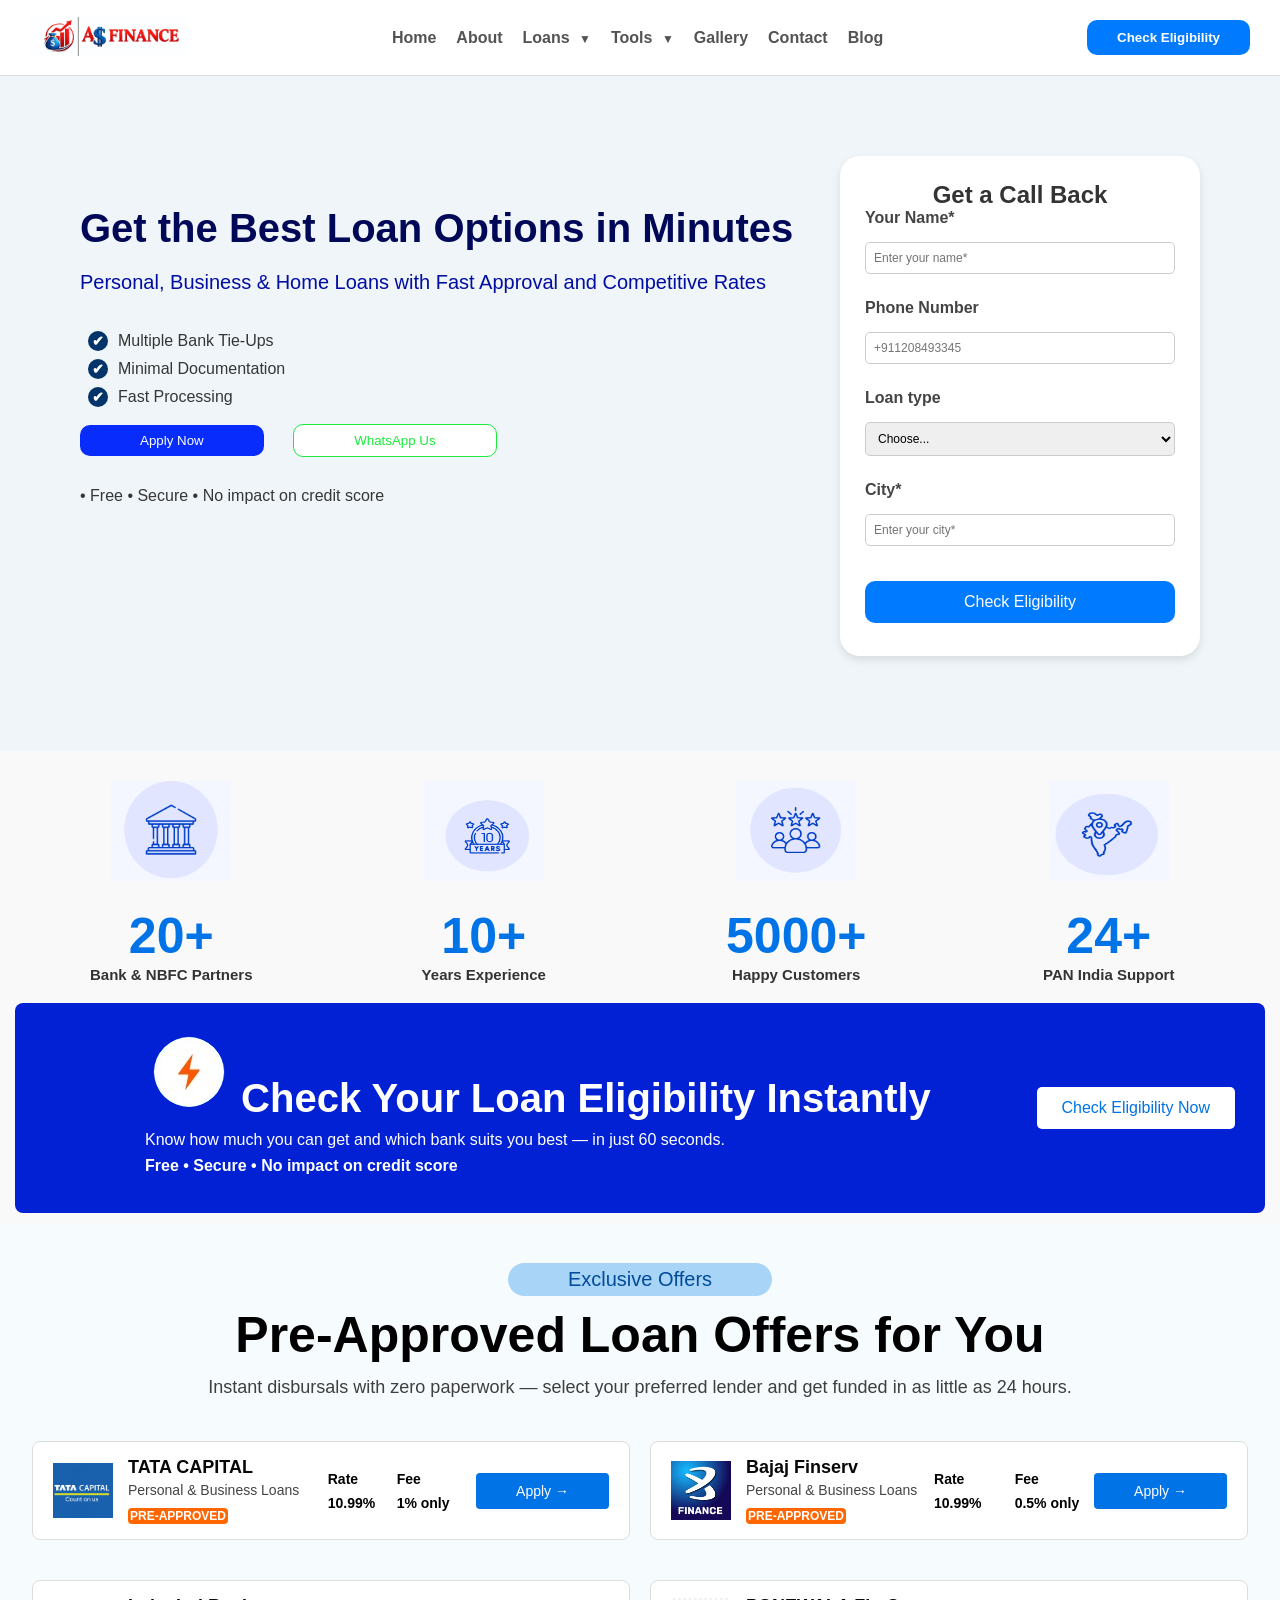
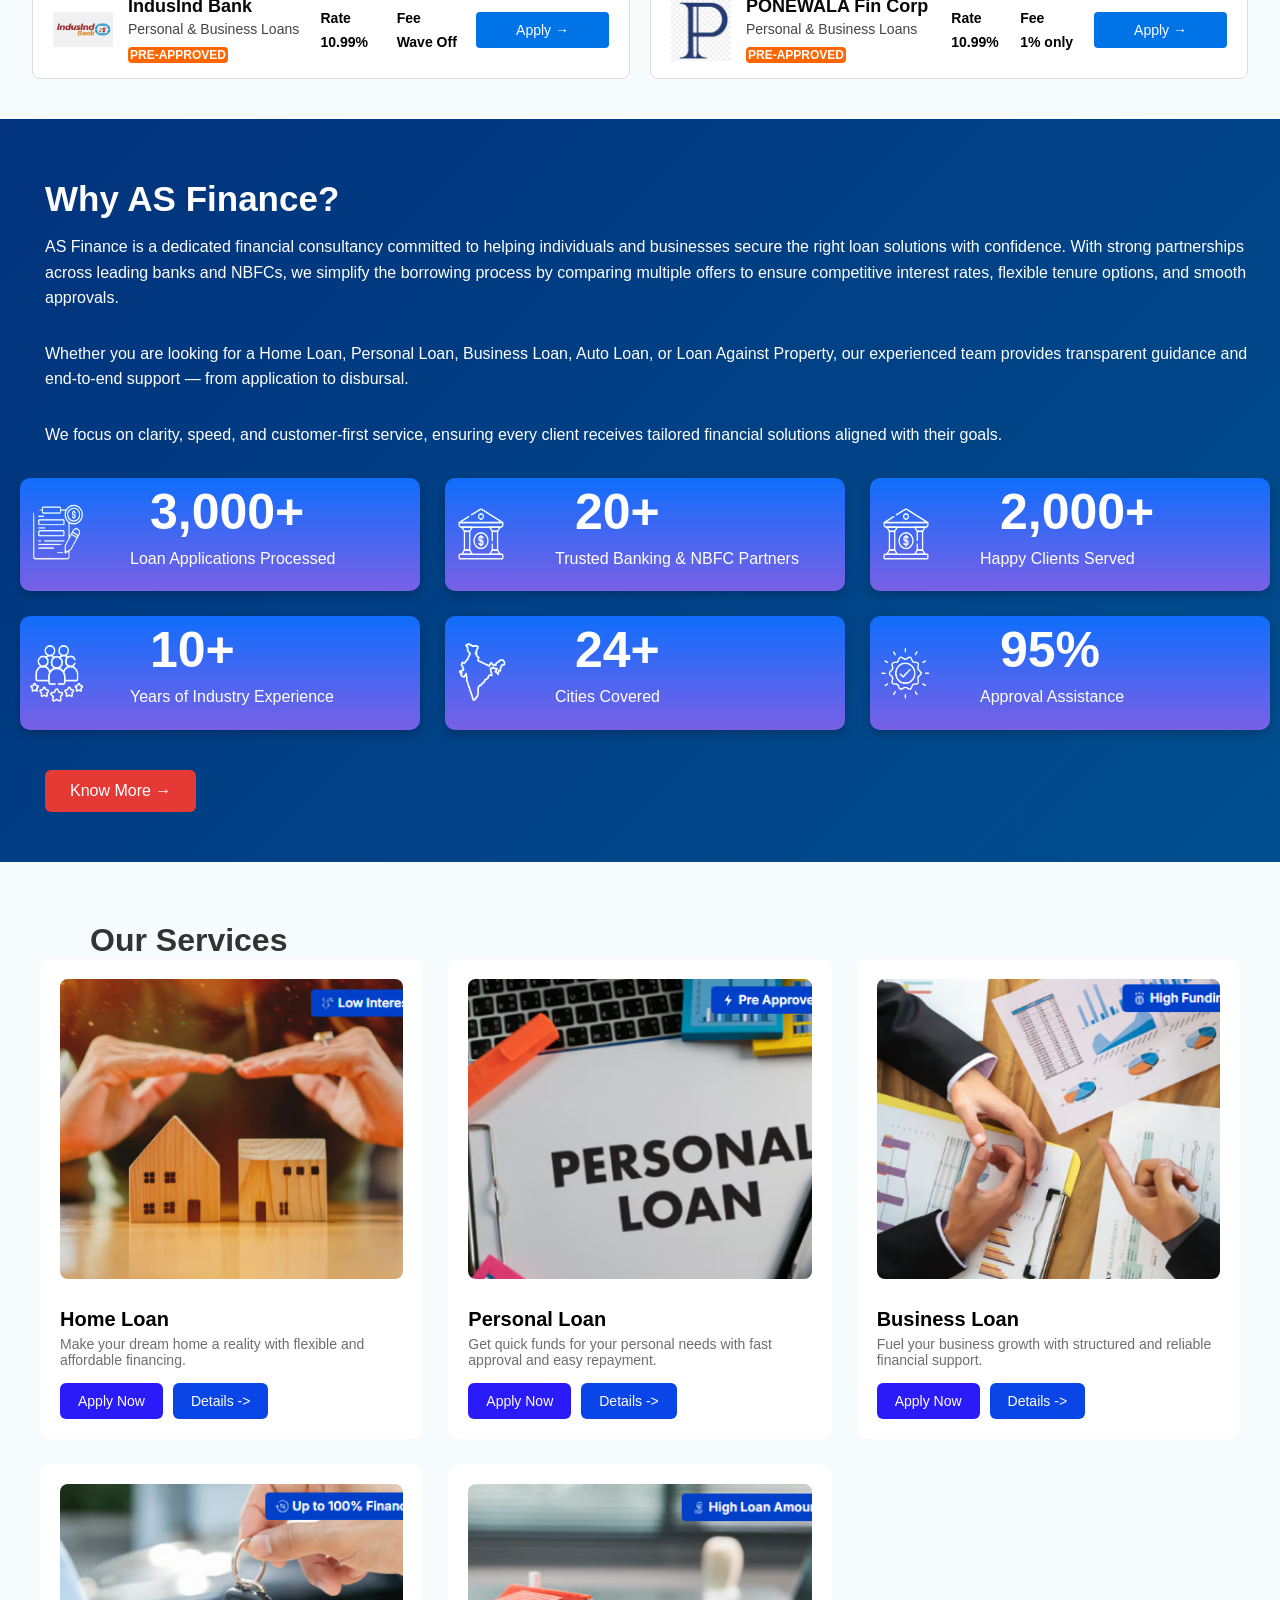
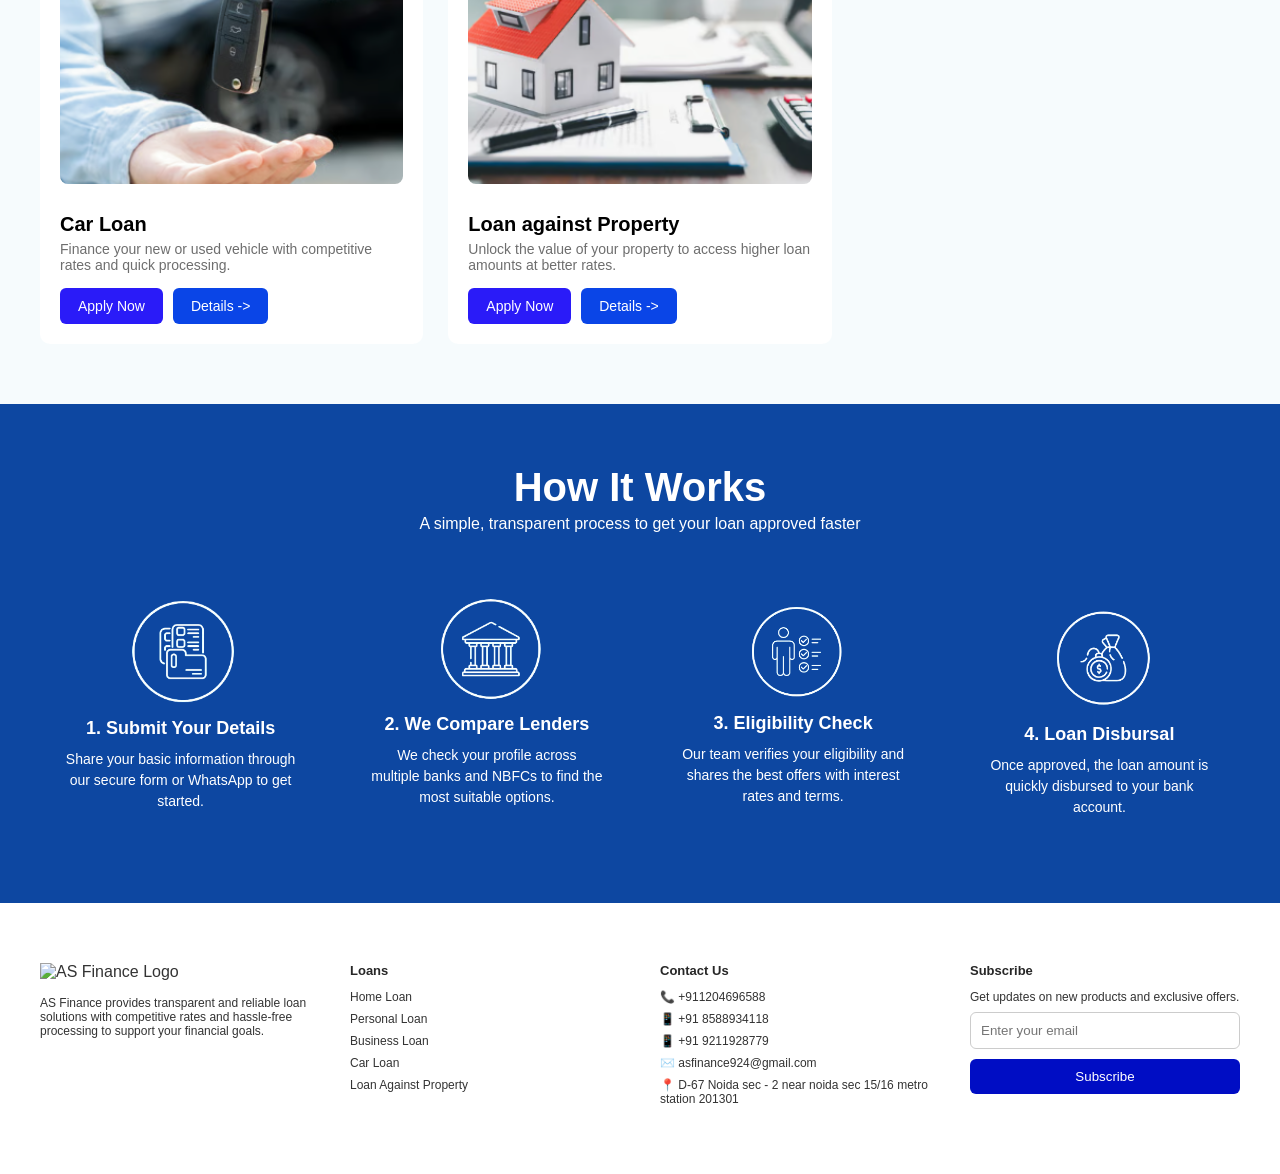
==== index.html @ 0ebce9b0 "Add files via upload" ====
<!DOCTYPE html>
<html lang="en">

<head>
  <meta charset="UTF-8">
  <meta name="viewport" content="width=device-width, initial-scale=1.0">
  <title>AS Finance</title>
  <link rel="stylesheet" href="style.css">
</head>

<body>

  <!-- Header Section  -->
  <header>
    <nav>
      <div> <img src="as.PNG" alt=""></div>
      <ul class="nav-links">
        <li><a href="INDEX.HTML">Home</a></li>
        <li><a href="about.html">About</a></li>
        <!-- <li><a href="loan.html">Loans </a></li> -->
         <li class="dropdown">
  <a href="#" class="dropbtn">Loans <span class="arrow">▼</span></a>
  <div class="dropdown-content">
    <div class="loan-section">
      <div class="loan-list">
        <h2>Provided Loans</h2>
        <ul>
          <li>Personal Loan    <span class="badg">PRE-APPROVED</span> </li>
          <li>Home Loan</li>
          <li>Car Loan</li>
          <li>Business Loan</li>
          <li>Loan against Property</li>
        </ul>
      </div>
      <div class="loan-image">
        <img src="home l.png" alt="Loan Protection">
      </div>
    </div>
  </div>
</li>

        <!-- <li><a href="#">Tools</a></li> -->
           <li class="dropdown">
  <a href="#" class="dropbtn">Tools <span class="arrow">▼</span></a>
  <div class="dropdown-content">
    <div class="loan-section">
      <div class="loan-list">
        <ul>
          <li>Eligibility Calculator</li>
          <li>EMI Calculator</li>
        </ul>
        <!-- <h3>Eligibility Calculator</h3>
        <h3>EMI Calculator</h3>
       -->
      </div>
      <div class="loan-image">
        <img src="tool.png" alt="Loan Protection">
      </div>
    </div>
  </div>
</li>
        <li><a href="gallery.html">Gallery</a></li>
        <li><a href="contact.html">Contact</a></li>
        <li><a href="Blog.html">Blog</a></li>
      </ul>
      <button class="btn-top"> Check Eligibility </button>
    </nav>
  </header>
</body>
<script>
  // सभी dropbtn select करो
  const dropBtns = document.querySelectorAll('.dropbtn');

  dropBtns.forEach(btn => {
    btn.addEventListener('click', function(e) {
      e.preventDefault();
      this.parentElement.classList.toggle('active');
    });
  });
</script>



</html>

<!-- Second Section -->
<section class="Second">
  <div class="Second-text">
    <h1>Get the Best Loan Options in Minutes </h1>
    <h3>Personal, Business & Home Loans with Fast Approval and Competitive Rates</h3>
    <ul>
      <li> Multiple Bank Tie-Ups</li>
      <li> Minimal Documentation</li>
      <li> Fast Processing</li>
    </ul>
    <div class="Second-Buttons">
      <button class="btn-1">Apply Now</button>
      <button class="btn-2">WhatsApp Us</button>

    </div>
    <p>• Free • Secure • No impact on credit score</p>

  </div>



  <!-- form  -->
  <div class="Second-form">
    <h2>Get a Call Back</h2>
    <form>
      <div class="Second-group">
        <label>Your Name*</label>
        <input type="text" placeholder="Enter your name*" required>
      </div>
      <div class="Second-group">
        <label> Phone Number</label>
        <input type="tel" placeholder="+911208493345" required>
      </div>
      <div class="Second-group">
        <label>Loan type</label>
        <select>
          <option>Choose...</option>
          <option>Personal Loan</option>
          <option>Business Loan</option>
          <option>Home Loan</option>
        </select>
      </div>
      <div class="Second-group">
        <label> City*</label>
        <input type="text" placeholder="Enter your city*" required>
      </div>
      <button type="submit" class="btn-primary">Check Eligibility</button>
    </form>
  </div>
</section>




<!-- Banner  -->
<section class="banner">
  <div class="stats">
    <div class="stat">
      <img src="bank.png" alt="">
      <h2>20+</h2>
      <p>Bank & NBFC Partners</p>
    </div>
    <div class="stat">
      <img src="year.png" alt="">
      <h2>10+</h2>
      <p>Years Experience</p>
    </div>
    <div class="stat">
      <img src="happy c.png" alt="Customers Icon">
      <h2>5000+</h2>
      <p>Happy Customers</p>
    </div>
    <div class="stat">
      <img src="india.png" alt="India Icon">
      <h2>24+</h2>
      <p>PAN India Support</p>
    </div>
  </div>
  <div class="eligibility">
    <div class="eligibility-text">
      <h2> <img src="ee.png" alt=""> Check Your Loan Eligibility Instantly</h2>
      <p>Know how much you can get and which bank suits you best — in just 60 seconds.</p>
      <p class="highlight">Free • Secure • No impact on credit score</p>
    </div>
    <div class="eligibility-btn">
      <button class="btn">Check Eligibility Now</button>
    </div>
  </div>

</section>

<!-- next -->


<section class="offer">
  <div class="off">
    <button >Exclusive Offers</button>
    <h1>Pre-Approved Loan Offers for You</h1>
    <p>Instant disbursals with zero paperwork — select your preferred lender and get funded in as little as 24 hours.
    </p>
  </div>

</section>

<section class="loan-offers">
  <div class="loan-banner">
    <div class="banner-left">
      <img src="tata.png" alt="TATA CAPITAL Logo" class="logo">
      <div class="loan-info">
        <h3>TATA CAPITAL</h3>
        <p>Personal & Business Loans</p>
        <span class="badge">PRE-APPROVED</span>
      </div>
    </div>
    <div class="banner-middle">
      <p>Rate </p>
      <p>Fee</p>
      <p> 10.99%</p>
      <p> 1% only</p>
    </div>
    <div class="banner-right">
      <button class="apply-btn">Apply →</button>
    </div>
  </div>

  <div class="loan-banner">
    <div class="banner-left">
      <img src="bajaj.png" alt="Bajaj Finserv Logo" class="logo">
      <div class="loan-info">
        <h3>Bajaj Finserv</h3>
        <p>Personal & Business Loans</p>
        <span class="badge">PRE-APPROVED</span>
      </div>
    </div>
    <div class="banner-middle">
      <p>Rate </p>
      <p>Fee</p>
      <p> 10.99%</p>
      <p> 0.5% only</p>
    </div>
    <div class="banner-right">
      <button class="apply-btn">Apply →</button>
    </div>
  </div>
</section>

<section class="loan-offers">
  <div class="loan-banner">
    <div class="banner-left">
      <img src="indu.png" alt="TATA CAPITAL Logo" class="logo">
      <div class="loan-info">
        <h3>IndusInd Bank</h3>
        <p>Personal & Business Loans</p>
        <span class="badge">PRE-APPROVED</span>
      </div>
    </div>
    <div class="banner-middle">
      <p>Rate </p>
      <p>Fee</p>
      <p> 10.99%</p>
      <p> Wave Off</p>
    </div>
    <div class="banner-right">
      <button class="apply-btn">Apply →</button>
    </div>
  </div>

  <div class="loan-banner">
    <div class="banner-left">
      <img src="pr.png" alt="Bajaj Finserv Logo" class="logo">
      <div class="loan-info">
        <h3>PONEWALA Fin Corp</h3>
        <p>Personal & Business Loans</p>
        <span class="badge">PRE-APPROVED</span>
      </div>
    </div>
    <div class="banner-middle">
      <p>Rate </p>
      <p>Fee</p>
      <p> 10.99%</p>
      <p> 1% only</p>
    </div>
    <div class="banner-right">
      <button class="apply-btn">Apply →</button>
    </div>
  </div>
</section>


<!-- next -->

<section class="today">
  <div class="t1">
    <h2>Why AS Finance?</h2>
    <p>
      AS Finance is a dedicated financial consultancy committed to helping individuals and businesses secure the right
      loan solutions with confidence. With strong partnerships across leading banks and NBFCs, we simplify the borrowing
      process by comparing multiple offers to ensure competitive interest rates, flexible tenure options, and smooth
      approvals.
    </p>
    <p>
      Whether you are looking for a Home Loan, Personal Loan, Business Loan, Auto Loan, or Loan Against Property, our
      experienced team provides transparent guidance and end-to-end support — from application to disbursal.
    </p>
    <p>
      We focus on clarity, speed, and customer-first service, ensuring every client receives tailored financial
      solutions aligned with their goals.
    </p>
  </div>

    <div class="metrics-container">
    <div class="metrics-box">
      <img src="b1-removebg-preview.png" alt="Loan Icon" class="metrics-icon">
      <div class="metrics-text">
        <h3>3,000+</h3>
        <p>Loan Applications Processed</p>
      </div>
    </div>
    <div class="metrics-box">
      <img src="b2-removebg-preview.png" alt="Bank Icon" class="metrics-icon">
      <div class="metrics-text">
        <h3>20+</h3>
        <p>Trusted Banking & NBFC Partners</p>
      </div>
    </div>
    <div class="metrics-box">
      <img src="b2-removebg-preview.png" alt="Clients Icon" class="metrics-icon">
      <div class="metrics-text">
        <h3>2,000+</h3>
        <p>Happy Clients Served</p>
      </div>
    </div>
    <div class="metrics-box">
      <img src="b3-removebg-preview.png" alt="Experience Icon" class="metrics-icon">
      <div class="metrics-text">
        <h3>10+</h3>
        <p>Years of Industry Experience</p>
      </div>
    </div>
    <div class="metrics-box">
      <img src="b4-removebg-preview.png" alt="Cities Icon" class="metrics-icon">
      <div class="metrics-text">
        <h3>24+</h3>
        <p>Cities Covered</p>
      </div>
    </div>
    <div class="metrics-box">
      <img src="b5-removebg-preview.png" alt="Approval Icon" class="metrics-icon">
      <div class="metrics-text">
        <h3>95%</h3>
        <p>Approval Assistance</p>
      </div>
    </div>
  </div>
  </div>
  <button class="btn-t">Know More →</button>
  </div>
</section>

<!-- today 2 -->

<section class="services">
  <h2>Our Services</h2>
  <div class="services-grid">
    <div class="service-card">
      <img src="home.png" alt="Home Loan">
      <h3>Home Loan</h3>

      <p>Make your dream home a reality with flexible and affordable financing.</p>
      <div class="buttons">
        <button class="apply">Apply Now</button>
        <button class="details">Details -></button>
      </div>
    </div>

    <div class="service-card">
      <img src="pl.png" alt="Personal Loan">
      <h3>Personal Loan</h3>

      <p>Get quick funds for your personal needs with fast approval and easy repayment.</p>
      <div class="buttons">
        <button class="apply">Apply Now</button>
        <button class="details">Details -></button>
      </div>
    </div>

    <div class="service-card">
      <img src="BL.png" alt="Business Loan">
      <h3>Business Loan</h3>

      <p>Fuel your business growth with structured and reliable financial support.</p>
      <div class="buttons">
        <button class="apply">Apply Now</button>
        <button class="details">Details -></button>
      </div>
    </div>

    <div class="service-card">
      <img src="car.png" alt="Car Loan">
      <h3>Car Loan</h3>

      <p>Finance your new or used vehicle with competitive rates and quick processing.</p>
      <div class="buttons">
        <button class="apply">Apply Now</button>
        <button class="details">Details -></button>
      </div>
    </div>

    <div class="service-card">
      <img src="last.png" alt="Loan Against Property">
      <h3>Loan against Property</h3>

      <p>Unlock the value of your property to access higher loan amounts at better rates.</p>
      <div class="buttons">
        <button class="apply">Apply Now</button>
        <button class="details">Details -></button>
      </div>
    </div>
  </div>
</section>


<!-- today 3-->

<section class="how-it-works">
  <h2>How It Works</h2>
  <p class="sub-heading">A simple, transparent process to get your loan approved faster</p>

  <div class="steps-grid">
    <div class="step-box">
      <img src="1.png" alt="Submit Details">
      <h3>1. Submit Your Details</h3>
      <p>Share your basic information through our secure form or WhatsApp to get started.</p>
    </div>

    <div class="step-box">
      <img src="2.png" alt="Compare Lenders">
      <h3>2. We Compare Lenders</h3>
      <p>We check your profile across multiple banks and NBFCs to find the most suitable options.</p>
    </div>

    <div class="step-box">
      <img src="3.png" alt="Eligibility Check">
      <h3>3. Eligibility Check</h3>
      <p>Our team verifies your eligibility and shares the best offers with interest rates and terms.</p>
    </div>

    <div class="step-box">
      <img src="5.png" alt="Loan Disbursal">
      <h3>4. Loan Disbursal</h3>
      <p>Once approved, the loan amount is quickly disbursed to your bank account.</p>
    </div>
  </div>
</section>


<!-- today-4  -->

<section class="footer-s">
  <div class="footer-c">


    <div class="footer-col">
      <img src="as.png" alt="AS Finance Logo" class="logo-1">
      <p>AS Finance provides transparent and reliable loan solutions with competitive rates and hassle-free processing
        to support your financial goals.</p>

    </div>

    <div class="footer-col">
      <h3>Loans</h3>
      <ul>
        <li>Home Loan</li>
        <li>Personal Loan</li>
        <li>Business Loan</li>
        <li>Car Loan</li>
        <li>Loan Against Property</li>
      </ul>
    </div>


    <div class="footer-col">
      <h3>Contact Us</h3>
      <p>📞 +911204696588</p>
      <p>📱 +91 8588934118</p>
      <p>📱 +91 9211928779</p>
      <p>✉️ asfinance924@gmail.com</p>
      <p>📍 D-67 Noida sec - 2 near noida sec 15/16 metro station 201301</p>
    </div>


    <div class="footer-col">
      <h3>Subscribe</h3>
      <p>Get updates on new products and exclusive offers.</p>
      <form>
        <input type="email" placeholder="Enter your email" required>
        <button type="submit">Subscribe</button>
      </form>
    </div>

  </div>
</section>
---- style.css ----
body {
   font-family: Arial, sans-serif;
   margin: 0;
   padding: 0;

 }

 header {
   background: #fff;
   padding: 15px 30px;
   border-bottom: 1px solid #ddd;
 }

 nav {
   display: flex;
   justify-content: space-between;
   align-items: center;
 }

 .nav-links {
   list-style: none;
   display: flex;
   gap: 20px;
 }

 .nav-links a {
   text-decoration: none;
   color: #535353;
   font-weight: bold;
   font-family: Inter, sans-serif;

 }



 .nav-links li a:hover {
   color: #228bfc;
   background: #e3eaf3;
   border-radius: 5px;
 }


 .btn-top {
   background: #007bff;
   font-weight: bold;
   color: #fff;
   border: none;
   padding: 10px 30px;
   cursor: pointer;
   border-end-start-radius: 10px;
   border-end-end-radius: 10px;
   border-top-left-radius: 10px;
   border-top-right-radius: 10px;
 }


 .btn-2 {
   background: #ffffff;
   color: #1aeb3d;
   border: 1px solid;
   padding: 8px 60px;
   transition: 0.3s;
   cursor: pointer;
   margin-left: 25px;
   border-end-start-radius: 10px;
   border-end-end-radius: 10px;
   border-top-left-radius: 10px;
   border-top-right-radius: 10px;
 }

 .btn-2:hover {
   background: #25d366;
   color: #ffffff;
 }


 .btn-1 {
   background: #072cfc;
   color: #fff;
   border: none;
   padding: 8px 60px;
   cursor: pointer;
   border-end-start-radius: 10px;
   border-end-end-radius: 10px;
   border-top-left-radius: 10px;
   border-top-right-radius: 10px;
 }

 .btn-1:hover {
   background: #013c7a;
 }

 .Second {
   display: flex;
   justify-content: space-between;
   padding: 80px;
   background: #eff5f8;
   /* gap: 20px; */
 }

 .Second-text {
   max-width: 80%;
   margin-top: 50px;
 }

 .Second-text h1 {
   font-size: 40px;
   color: #020858;
   font-family: Arial, Helvetica, sans-serif;
   margin-bottom: 20px;
 }

 .Second-text p {
   margin-top: 30px;

   color: #363636;

 }

 .Second-text h3 {
   color: #020da1;
   font-family: Arial, Helvetica, sans-serif;
   font-weight: 200;
   font-size: 20px;
   margin-bottom: 30px;
 }

 .Second-text ul {
   padding: 8px;
   font-family: Arial, Helvetica, sans-serif;
   font-size: 18px;
   color: #363636;
   list-style: none;
 }

 .Second-text li {
   margin-bottom: 10px;
   padding-left: 30px;
   position: relative;
   font-size: 16px;
 }


 .Second-text li::before {
   content: "✔";
   position: absolute;
   left: 0;
   top: 50%;
   transform: translateY(-50%);
  
   width: 20px;
   height: 20px;
   background: #023469;
  
   color: #fff;
   
   border-radius: 50%;
   
   display: flex;
   align-items: center;
   justify-content: center;
   font-size: 14px;
   font-weight: bold;
 }


 .Second-form {
   background: #fff;
   padding: 25px;
   border-radius: 20px;
   box-shadow: 0 4px 8px rgba(0, 0, 0, 0.1);
   width: 360px;
   height: 500px;

 }

 .Second-form h2 {
   text-align: center;
   font-family: Arial, Helvetica, sans-serif;
   /* padding-top: 1px; */
 }

 .Second-form input,
 .Second-form select {
   width: 100%;
   padding: 8px;
   margin: 15px 0;
   border: 1px solid #ccc;
   border-radius: 5px;
   font-size: 12px;

 }

 .btn-primary {
   width: 100%;
   padding: 12px;
   background: #007bff;
   color: #fff;
   border: none;
   border-radius: 10px;
   font-size: 16px;
   cursor: pointer;
   margin-top: 10px;

 }

 .btn-primary:hover {
   background: #0056b3;
 }

 .Second-form label {
   display: block;
   font-weight: bold;
   color: #444;
 }

 .Second-form input:focus,
 .Second-form select:focus {
   border-color: #1b82f0;
   outline: none;
 }

 .Second-form {
   margin-bottom: 15px;
 }



 .banner {
   text-align: left;
   background: #f9f9f9;
   padding: 10px 15px;
 }

 .stats {
   display: flex;
   justify-content: space-around;
   flex-wrap: wrap;
   margin-bottom: 10px;
   /* margin-left: 0px; */
   margin-top: 10px;
 }

 .stat {
   text-align: center;
   width: 200px;
   margin: 10px;
   font-family: Arial, Helvetica, sans-serif;
   font-size: 20px;
 }

 .stat img {
   width: 120px;
   height: 100px;
   margin-bottom: 1px;
 }


 .stat h2 {
   font-size: 50px;
   color: #0073e6;
   margin-bottom: 1px;
   margin-top: 20px;
 }

 .stat p {
   font-family: Arial, Helvetica, sans-serif;
   font-size: 15px;
   font-weight: bold;
   margin-top: 1px;
 }

 .eligibility {
   background: #0221d4;
   color: #fff;
   padding: 30px;
   border-radius: 8px;
   max-width: 100%;
   margin: 0 auto;
   display: flex;
   justify-content: space-between;
   align-items: center;
 }

 .eligibility-text {
   max-width: 100%;
 }

 .eligibility h2 {
   margin-bottom: 10px;
   font-size: 40px;
   margin-left: 100px;
 }

 .eligibility p {
   margin: 8px 0;
   font-size: 16px;
   margin-left: 100px;
 }

 .highlight {
   font-weight: bold;
   margin-top: 10px;
 }

 .btn {
   background: #fff;
   color: #0073e6;
   border: none;
   padding: 12px 25px;
   font-size: 16px;
   cursor: pointer;
   border-radius: 5px;
   transition: 0.3s;
 }

 .btn:hover {
   background: #5e61f1;
   color: rgb(255, 255, 255);
 }


 .offer {
   align-items: center;
   text-align: center;
   font-family: Arial, Helvetica, sans-serif;
 }

 .off button {
   background-color: rgb(168, 212, 247);
   border-radius: 20px;
   padding: 5px 60px;
   font-size: 20px;
   color: #024b99;
   border-color: #0259b6;
   border-width: 1px;
   margin-top: 40px;
 }


 .off h1 {
   margin: 10px 0;
   font-size: 50px;
   color: #000000;
   font-family: Arial, Helvetica, sans-serif;
 }

 .off p {
   font-size: 18px;
   color: #3f3f3f;
   line-height: 1.5;
 }




 .loan-offers {
   display: grid;
   grid-template-columns: repeat(2, 1fr);
   gap: 20px;
   max-width: 95%;
   margin: 40px auto;
 }

 .loan-banner {
   display: flex;
   justify-content: space-between;
   align-items: center;
   background: #fff;
   border: 1px solid #ddd;
   border-radius: 8px;
   padding: 15px 20px;
 }

 .banner-left {
   display: flex;
   align-items: center;
   gap: 15px;
 }

 .logo {
   width: 60px;
   height: auto;
 }

 .loan-info h3 {
   margin: 0;
   font-size: 18px;
   color: #080808;
 }

 .loan-info p {
   margin: 4px 0;
   font-size: 14px;
   color: #444;
 }

 .badge {
   display: inline-block;
   background: #ff6600;
   color: #fff;
   font-size: 12px;
   font-weight: bold;
   padding: 1px 2px;
   border-radius: 4px;
   margin-top: 6px;
 }

 .banner-middle {
   text-align: left;
   font-size: 14px;
   color: #333;
   grid-template-columns: repeat(2, 1fr);
   display: grid;
   padding-left: 2px;


 }

 .banner-middle p {
   margin: 4px 8px;
   color: #000000;
   font-weight: bold;
 }

 .banner-right .apply-btn {
   background: #0073e6;
   color: #fff;
   border: none;
   padding: 10px 40px;
   font-size: 14px;
   cursor: pointer;
   border-radius: 4px;
   transition: background 0.3s ease;
 }

 .banner-right .apply-btn:hover {
   background: #005bb5;
 }


 .today {
   background: linear-gradient(135deg, #02337c, #004e8d);
   color: #fff;
   padding: 20px 20px;
   text-align: left;
 }

 .today h2 {
   font-size: 35px;
   margin-bottom: 10px;
   text-align: left;
   margin-left: 25px;
   margin-bottom: 15px;
   margin-top: 40px;
 }


 .today p {
   max-width: 100%;
   margin: 5px auto;
   line-height: 1.6;
   margin-left: 25px;
   margin-bottom: 15px;
   padding-bottom: 15px;


 }

.metrics-container {
  display: grid;
  grid-template-columns: repeat(3, 1fr);
  gap: 25px;
  max-width: 1250px;
  margin: 0 auto;
  margin-bottom: 20px;
  padding-bottom: 20px;
  
}

.metrics-box {
  background: linear-gradient(rgb(15, 110, 252) , rgb(121, 96, 230));
  padding: 5px;
  border-radius: 10px;
  color: #fff;
  box-shadow: 0 4px 8px rgba(0,0,0,0.2);
  display: flex;
  align-items: center;
  gap: 15px;
  transition: transform 0.3s ease;
  width: 400px;
  /* margin-left: 0px; */
}

.metrics-box:hover {
  transform: translateY(-5px);
  /* background: rgba(255, 255, 255, 0.2); */
}

.metrics-icon {
  width: 60px;
  height: 60px;
  flex-shrink: 0;
}

.metrics-text h3 {
  font-size: 50px;
  font-weight: bold;
  margin: 0 0 5px 0;
  padding-left: 50px;
}

.metrics-text p {
  font-size: 16px;
  color: #ffffff;
  margin: 0;
  padding-left: 30px;
}


 .btn-t {
   background: #e53935;
   color: #fff;
   border: none;
   padding: 12px 25px;
   font-size: 16px;
   border-radius: 6px;
   cursor: pointer;
   transition: 0.3s;
   margin-left: 25px;
   margin-bottom: 30px;

 }

 .btn-t:hover {
   background: #c62828;
 }

 .t1 p {
   text-align: left;
   /* margin-left: 2px; */
 }



 /* today 2 */

 body {
   margin: 0;
   font-family: Arial, sans-serif;
   background: #f9f9f9;
 }

 .services {
   padding: 60px 20px;
   text-align: center;
 }

 .services h2 {
   font-size: 32px;
   font-weight: bold;
   margin-bottom: 40px;
   margin-left: 70px;
   text-align: left;
   margin-bottom: 0px;
 }

 .services-grid {
   display: grid;
   grid-template-columns: repeat(3, 1fr);
   gap: 25px;
   max-width: 1200px;
   margin: auto;
 }

 .service-card {
   background: #fff;
   border-radius: 10px;
   padding: 20px;
   text-align: center;
   transition: transform 0.3s, box-shadow 0.3s;
 }

 .service-card img {
   width: 100%;
   height: 300px;
   object-fit: cover;
   border-radius: 8px;
   margin-bottom: 15px;
 }

 .service-card h3 {
   margin: 10px 0 5px;
   font-size: 20px;
   color: #000000;
   text-align: left;
 }

 .service-card span {
   display: block;
   font-weight: bold;
   color: #42a5f5;
   margin-bottom: 10px;
 }

 .service-card p {
   font-size: 14px;
   color: #6e6e6e;
   margin-bottom: 15px;
   text-align: left;
 }

 .buttons {
   display: flex;
   justify-content: left;
   gap: 10px;
 }

 .apply,
 .details {
   padding: 10px 18px;
   border: none;
   border-radius: 6px;
   cursor: pointer;
   font-size: 14px;
   transition: 0.3s;
   align-items: start;
 }

 .apply {
   background: #2a1bf8;
   color: #fff;
 }

 .apply:hover {
   background: #0a45e7;
 }

 .details {
   background: #0a45e7;
   color: #fff;
 }

 .details:hover {
   background: #0a45e7;
 }

 .service-card:hover {
   transform: translateY(-6px);
   box-shadow: 0 6px 14px rgba(0, 0, 0, 0.2);
 }


 /* today3 */


 body {
   margin: 0;
   font-family: Arial, sans-serif;
 }

 .how-it-works {
   background: linear-gradient(135deg, #0d47a1, #0d47a1);
   color: #fff;
   padding: 60px 20px;
   text-align: center;
 }

 .how-it-works h2 {
   font-size: 40px;
   margin-bottom: 5px;
   margin-top: 1px;
 }

 .sub-heading {
   font-size: 16px;
   margin-bottom: 40px;
 }

 .steps-grid {
   display: grid;
   grid-template-columns: repeat(4, 1fr);
   gap: 25px;
   max-width: 1200px;
   margin: auto;
 }

 .step-box {
   background: linear-gradient(135deg, #0d47a1, #0d47a1);
   color: #333;
   border-radius: 10px;
   padding: 25px;
   text-align: center;
 }

 .step-box img {
   width: 120px;
   margin-bottom: 10px;
 }

 .step-box h3 {
   font-size: 18px;
   margin-bottom: 10px;
   color: #ffffff;
 }

 .step-box p {
   font-size: 14px;
   line-height: 1.5;
   color: white;
 }



 body {
   margin: 0;
   font-family: Arial, sans-serif;
 }

 .footer-s {
   background: #ffffff;
   /* margin-top: px; */

   padding: 60px 20px;
 }

 .footer-c {
   display: grid;
   grid-template-columns: repeat(4, 1fr);
   gap: 40px;
   max-width: 1200px;
   margin: auto;
 }



 .footer-col h2,
 .footer-col h3 {
   color: #272727;
   margin-bottom: 12px;
   font-size: 13px;
 }

 .footer-col p,
 .footer-col li {
   font-size: 12px;
   color: #333;
   margin-bottom: 8px;
 }

 .footer-col ul {
   list-style: none;
   padding: 0;
 }


 .logo-1 {
   width: 200px;
   margin-bottom: 15px;
 }

 form {
   display: flex;
   flex-direction: column;
   gap: 10px;
 }

 input[type="email"] {
   padding: 10px;
   border: 1px solid #ccc;
   border-radius: 6px;
 }

 button {

   padding: 10px;
   background: #000dc4;
   color: #fff;
   border: none;
   border-radius: 6px;
   cursor: pointer;
   transition: 0.3s;
 }

 button:hover {
   background: #1e2bdf;
 }




 /* About Section */
 .about-section {
   background: linear-gradient(50deg, #3b82f6);
   padding: 10px 10px;
   color: #fff;
 }

 .about-container {
   display: flex;
   flex-wrap: wrap;
   align-items: center;
   justify-content: space-between;
   max-width: 1300px;
   margin: 0 auto;
 }

 .about-text {
   flex: 1 1 50%;
   padding: 10px;
 }

 .about-text h1 {
   font-size: 60px;
   margin-bottom: 10px;
   font-family: Inter, sans-serif;
   ;
   /* padding: 1px; */
 }

 .about-p {
   max-width: 100%;
   margin: 5px auto;
   text-align: center;
   line-height: 1.8;
   font-size: 1.1rem;
   color: #333;
   padding: 40px;
   background: #eff5f8;
   margin-bottom: 0%;

 }

 .about-p h2 {
   font-size: 2rem;
   margin-bottom: 20px;
   font-family: Inter, sans-serif;
   ;
   color: #111111;
 }

 .about-p p {
   font-family: Inter, sans-serif;
   ;
   font-size: 1.1rem;
 }



 /* t  */




 * {
   margin: 0;
   padding: 0;
   box-sizing: border-box;
 }

 body {
   font-family: Inter, sans-serif;
   background: #f9f9f9;
 }


 .about-2 {
   display: flex;
   justify-content: center;
   gap: 30px;
   padding: 40px;
   flex-wrap: wrap;
   background: #eff5f8;
 }


 .stat-box1 {
   background: #fff;
   border: 2px solid #b9dbff;
   border-radius: 10px;
   padding: 10px;
   width: 270px;
   height: 250px;
   text-align: center;
   transition: all 0.3s ease;
   cursor: pointer;
 }

 .stat-box1 img {
   width: 100px;
   margin-bottom: 15px;
 }

 .stat-box1 h3 {
   font-size: 30px;
   color: #1a1a1a;
   margin-bottom: 20px;
 }

 .stat-box1 h5 {
   font-size: 18px;
   color: #333;
   font-weight: normal;
 }


 .stat-box1:hover {
   transform: translateY(-8px);
   box-shadow: 0 8px 20px rgba(0, 0, 0, 0.2);
 }

 /* new  */





 .about-3 {
   max-width: 100%;
   margin: 0 auto;
   padding: 40px 20px;
   font-family: Inter, sans-serif;
   line-height: 1.6;
   text-align: center;
   background: #eff5f8;
 }

 .about-3 h2 {
   font-size: 30px;
   color: #1b1b1b;
   margin-bottom: 20px;
   text-align: center;
 }

 .about-3 p {
   font-size: 18px;
   color: #333;
   margin-bottom: 18px;
 }

 .about-3 h5 {
   font-size: 16px;
   color: #353535;
   margin: 25px 0 15px;
 }

 /* Tick  */




 .about-list {
   list-style: none;
   padding: 0;
   margin-bottom: 25px;
   text-align: left;
   /* display: inline-block; */

 }

 .about-list li {
   font-size: 18px;
   color: #333;
   margin-bottom: 12px;
   padding-left: 30px;
   position: relative;
 }


 .about-list li::before {
   content: "✔";
   position: absolute;
   left: 0;
   top: 50%;
   transform: translateY(-50%);
   width: 20px;
   height: 20px;
   background: #023469;
   color: #fff;
   border-radius: 50%;
   display: flex;
   align-items: left;
   justify-content: center;
   font-size: 14px;




 }

 .mission-vision {
   display: flex;
   gap: 30px;
   justify-content: center;
   flex-wrap: wrap;
   padding: 40px 20px;
   font-family: Inter, sans-serif;
   background: #eff5f8;
 }

 .mv-box {
   background: #ffffff;
   border: 1px solid #4081c5;
   border-radius: 5px;
   padding: 25px;
   width: 600px;
   height: 400px;
   text-align: center;
   transition: all 0.3s ease;
   cursor: pointer;
 }

 .mv-box img {
   width: 100px;
   margin-bottom: 15px;
 }

 .mv-box h3 {
   font-size: 30px;
   color: #2c2c2c;
   margin-bottom: 15px;
 }

 .mv-box p {
   font-size: 18px;
   color: #333;
   line-height: 1.6;
 }


 .mv-box:hover {
   transform: translateY(-8px);
   box-shadow: 0 8px 20px rgba(0, 0, 0, 0.2);
 }


 .about-5 {
   text-align: center;
   padding: 50px 20px;
   font-family: Inter, sans-serif;

   background: #eff5f8;
   width: 100%;

 }

 .about-5 h2 {
   font-size: 30px;
   color: #1f1f1f;
   margin-bottom: 30px;
   font-family: Inter, sans-serif;

 }

 .about-5 img {

   width: 100%;
   height: auto;
   display: block;
   margin: 0 auto;
 }

 body {
   font-family: Inter, sans-serif;
   margin: 0;
   padding: 0;
   background: #f9f9f9;
 }

 .leaders {
   text-align: center;
   padding: 50px 20px;
   background: #eff5f8;
 }

 .leaders h2 {
   font-size: 2rem;
   margin-bottom: 10px;
 }

 .tag {
   color: #2e2e2e;
   margin-bottom: 40px;
 }



 .info {
   text-align: left;
 }

 .info h3 {
   margin: 0 0 5px;
   font-size: 1.3rem;
 }

 .info .title {
   font-weight: bold;
   color: #353535;
   margin-bottom: 10px;
 }

 .info .desc {
   font-size: 0.9rem;
   color: #444;
   line-height: 1.4;
 }

 /* Hover effect */
 .card:hover {
   transform: translateY(-10px);
   box-shadow: 0 8px 20px rgba(0, 0, 0, 0.2);
 }

 .cards {
   display: flex;
   justify-content: center;
   align-items: center;
   gap: 30px;
   flex-wrap: wrap;
 }

 .card {
   display: flex;
   align-items: center;
   background: #fff;
   border-radius: 10px;
   padding: 20px;
   width: 500px;
   min-height: 200px;
   box-shadow: 0 2px 8px rgba(0, 0, 0, 0.1);
   transition: transform 0.3s ease, box-shadow 0.3s ease;
 }

 .card img {
   width: 150px;
   height: 150px;
   object-fit: cover;
   border-radius: 100px;
   margin-right: 20px;
   display: block;
 }


 .info {
   text-align: left;
   flex: 1;
 }


 .commitment {
   display: flex;
   align-items: flex-start;
   justify-content: space-between;
   gap: 40px;
   /* margin: 50px 50px; */
   background: #eff5f8;
 }

 .commitment-text {
   flex: 1;
 }

 .commitment-text h2 {
   font-size: 30px;
   color: #0040c9;
   margin-bottom: 25px;
   font-family: Inter, sans-serif;
   margin-left: 30px;

 }

 .commitment-text p {
   font-size: 18px;
   color: #333;
   margin-bottom: 10px;
   line-height: 1.6;
   font-family: Inter, sans-serif;
   font-weight: 400;
   margin-left: 30px;
 }

 .commitment-text hr {
   border: none;
   border-bottom: 1px solid #ccc;
   margin: 15px 0;
 }

 .blue-btn {
   background: #0040c9;
   color: #fff;
   border: none;
   padding: 12px 25px;
   font-size: 16px;
   cursor: pointer;
   border-radius: 4px;
   margin-top: 20px;
   margin-left: 30px;

 }

 .blue-btn:hover {
   background: #146ece;
 }

 .commitment-image {
   flex: 1;
   border-top: 15px solid #0040c9;
   border-left: 15px solid #0040c9;
   padding: 0px;
   margin-top: 40px;
   margin-right: 30px;

 }

 .commitment-image img {
   width: 100%;
   height: auto;
   display: block;

 }




 /* Dropdown */
.dropdown {
  position: relative;
}
.dropbtn {
  color: #fff;
  text-decoration: none;
  font-weight: 500;
  cursor: pointer;
}
.arrow {
  font-size: 12px;
  margin-left: 5px;
}

/* Dropdown box */
.dropdown-content {
  display: none;
  position: absolute;
  top: 100%;       
       
  background: #f9f9f9;
  padding: 20px;
  width: 800px;   
  box-shadow: 0 4px 8px rgba(0,0,0,0.2);
  border-radius: 6px;
    left: 50%;            
  transform: translateX(-50%); 
  z-index: 999;   
}


.dropdown:hover .dropdown-content {
  display: block;
}
.navbar {
  position: relative;   
  background: #004080;
  /* padding: 10px; */
  z-index: 100;      
}



.dropdown.active .dropdown-content {
  display: block;
}


.loan-section {
  display: flex;
  justify-content: space-between;
  align-items: flex-start;
  gap: 40px; 
}


.loan-list h2 {
  margin-bottom: 10px;
  color: #0f172a;
}

.loan-list ul {
  list-style: none;
  padding: 0;
  margin: 0;
}
.loan-list li {
  margin: 8px 0;
  font-size: 15px;
  color: #2f4068;
}
.badg {
  background: green;
  color: #fff;
  font-size: 12px;
  padding: 2px 6px;
  border-radius: 4px;
  margin-right: 8px;
}


.loan-image {
  flex: 120px 120px 120px;   
}
.loan-image img {
  max-width: 100%;
  border-radius: 6px;
}

/* contact  */

.contact-section {
  display: flex;
  justify-content: space-between;
  align-items: center;
  gap: 40px;
  padding: 40px;
    background: #eff5f8;
  margin-top: 0px;
}

.contact-info {
  flex: 1;
  font-size: 15px;
  line-height: 1.6;
  /* margin-top: 10px; */
  font-family: Inter, sans-serif;
}
.contact-info  p{
  padding-top: 20px;
  color: #292929;
}

.contact-form {
  flex: 1;
  background: #fff;
  padding: 20px;
  box-shadow: 0 4px 8px rgba(0,0,0,0.1);
  border-radius: 6px;
  font-family: Inter, sans-serif;
}

.contact-form h2 {
  margin-bottom: 20px;
  color: #1a1a1a;
  font-family: Inter, sans-serif;
  font-size: 30px;
text-align: center;
}
.contact-form p {
  color: #7e7e7e;
  text-align: center;
  /* padding-top: 5px; */
  font-family:Inter, sans-serif ;
}

.contact-form label {
  display: block;
  margin: 10px 0 5px;
  font-weight: 500;
}

.name-fields {
  display: flex;
  gap: 10px;
}

.contact-form input,
.contact-form select,
.contact-form textarea {
  width: 100%;
  padding: 10px;
  border: 1px solid #ccc;
  border-radius: 4px;
}

.contact-form button {
  margin-top: 15px;
  /* padding: 5px 5px; */
  background: #004080;
  color: #fff;
  border: none;
  border-radius: 4px;
  cursor: pointer;
  width: 140px;
}

.contact-form button:hover {
  background: #003060;
}

/* Contact Section 2 */
.contact-2 {
 background: #eff5f8;
  padding: 50px 20px;
  text-align: center;
  font-family: Arial, sans-serif;
}

.contact-2 h2 {
  font-size: 28px;
  margin-bottom: 5px;
  color: #222;
     font-family: Inter, sans-serif;
}
.contact-2 P {
  color: #757575;
    font-family: Inter, sans-serif;
}

.contact-2-container {
  display: grid;
  grid-template-columns: repeat(2, 1fr); 
  gap: 30px;
  max-width: 1100px;
  margin: 0 auto;
  margin-top: 30PX;
}

.contact-2-box {
  background: #ffffff;
  border: 1px solid #ddd;
  padding: 25px;
  border-radius: 8px;
  text-align: center;
  transition: 0.3s;
  box-shadow: #bebebe;
}


.contact-2-box i {
  font-size: 30px;
  color: #ffffff;
  margin-bottom: 10px;
}

.contact-2-box h3 {
  font-size: 20px;
  margin-bottom: 8px;
}

.contact-2-box p {
  font-size: 15px;
  color: #333;
}

.contact-2-box .icon {
  width: 70px;    
  height: 70px;
  margin-bottom: 10px;
  display: block;
  margin-left: auto;
  margin-right: auto; 
}

body {
  margin: 0;
  font-family: Arial, sans-serif;
  /* background: #eff5f8; */
  color: #333;
     background: #f6fbfd;
}

.blog {
  max-width: 100%;
  margin: 100px auto;
  padding: 40px;
  background: #f6fbfd;
  border-radius: 8px;
  text-align: left;
  /* box-shadow: 0 2px 8px rgba(17, 17, 17, 0.1); */
  margin-top: 0px;
  margin-bottom: 20px;
}

.blog h2 {
  font-size: 28px;
  margin-bottom: 10px;
  font-family: Inter, sans-serif;
}

.blog .subtitle {
  font-size: 16px;
  color: #acacac;
  margin-bottom: 30px;
}

.blog-placeholder {
  text-align: center;
  padding: 40px;
  background: #f6fbfd;
  border-radius: 6px;
}

.blog-placeholder h3 {
  font-size: 20px;
  margin-bottom: 10px;
  font-family: Inter, sans-serif;
  color: #acacac;
}

.blog-placeholder p {
  font-size: 14px;
  color:#acacac;
  font-family: Inter, sans-serif;
}

.gallery {
  text-align: center;
  padding: 40px 20px;
}

.gallery h2 {
  font-size: 28px;
  font-weight: bold;
  margin-bottom: 10px;
}

.gallery .underline {
  width: 80px;
  height: 3px;
  background: #007bff; 
  margin: 0 auto 20px auto;
}

.gallery-subtitle {
  font-size: 18px;
  margin-bottom: 30px;
  color: #555;
}

.gallery-container {
  display: grid;
  grid-template-columns: repeat(3, 1fr);
  gap: 20px;
  max-width: 900px;
  margin: 0 auto;
}

.gallery-item img {
  width: 70%;
  height: auto;
  border-radius: 6px;
  box-shadow: 0 2px 6px rgba(0,0,0,0.2);
  transition: transform 0.3s ease;
 
}

.gallery-item img:hover {
  transform: scale(1.05);
}
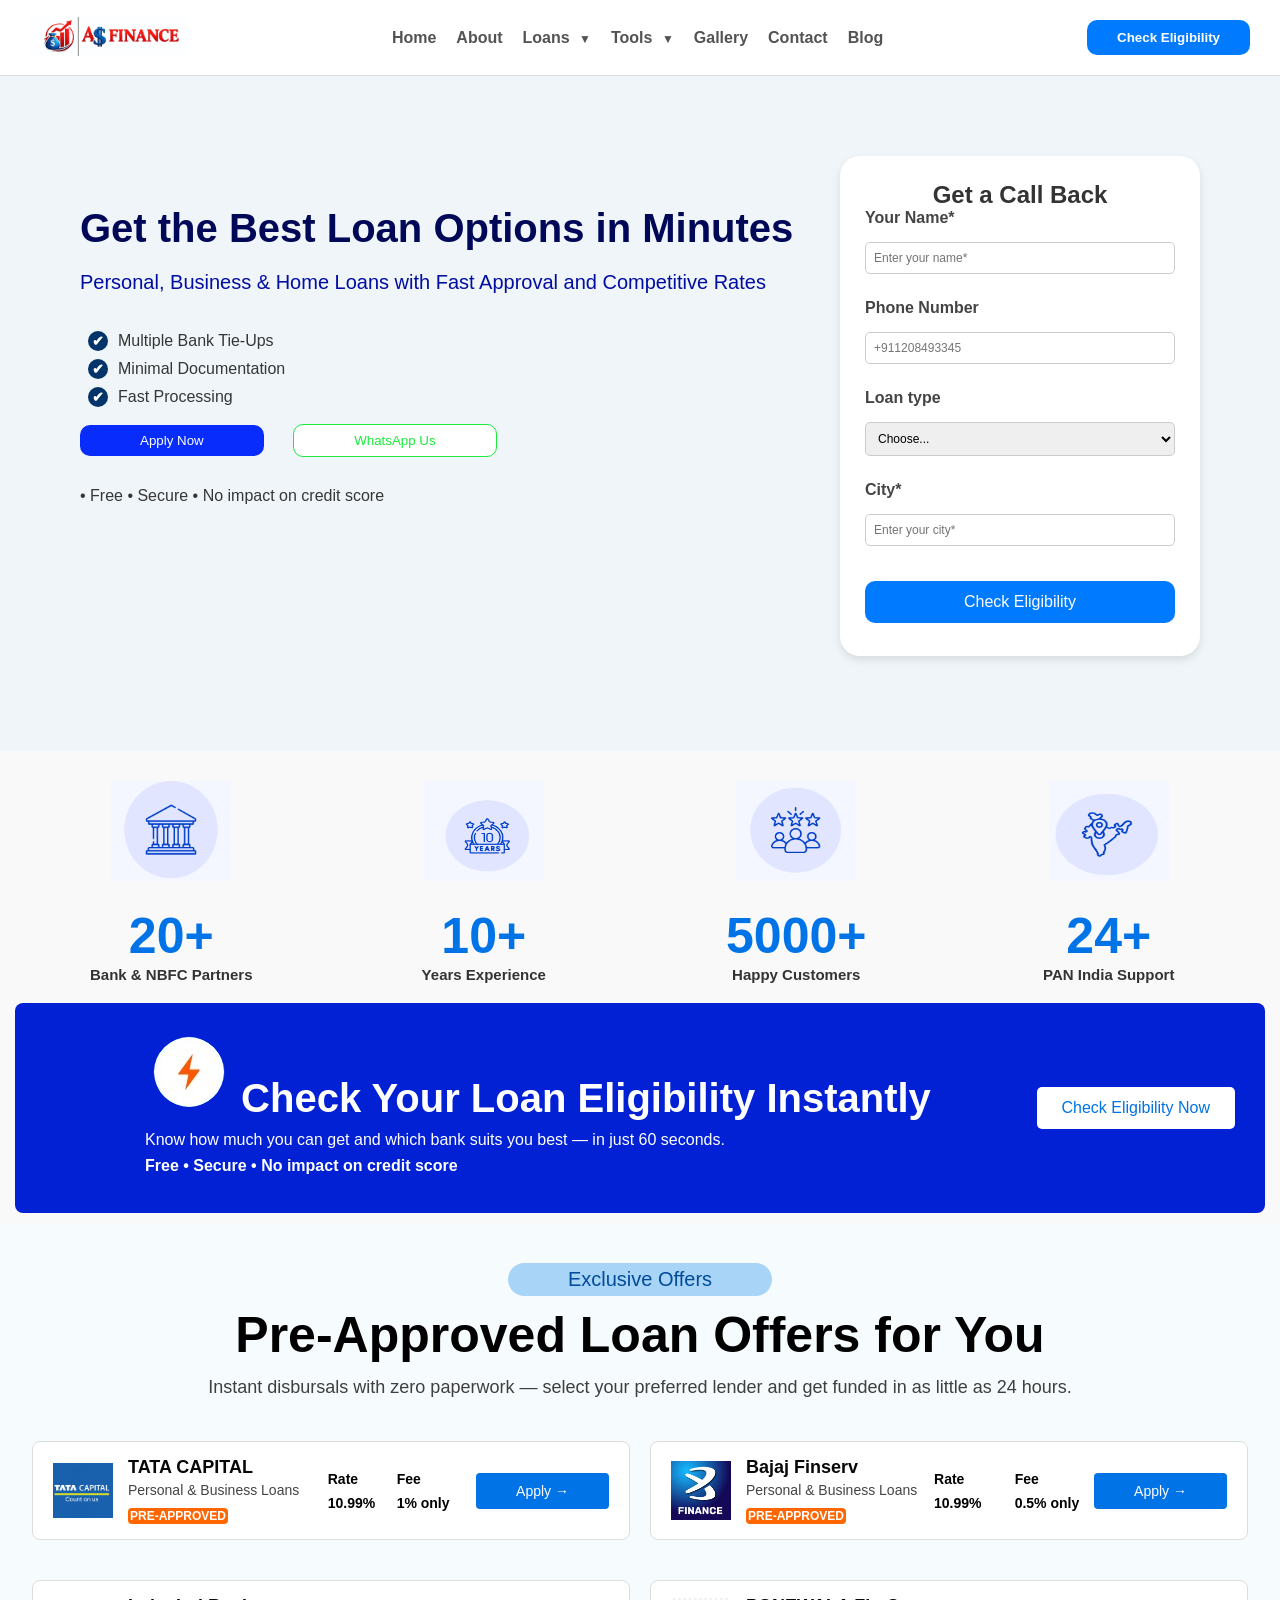
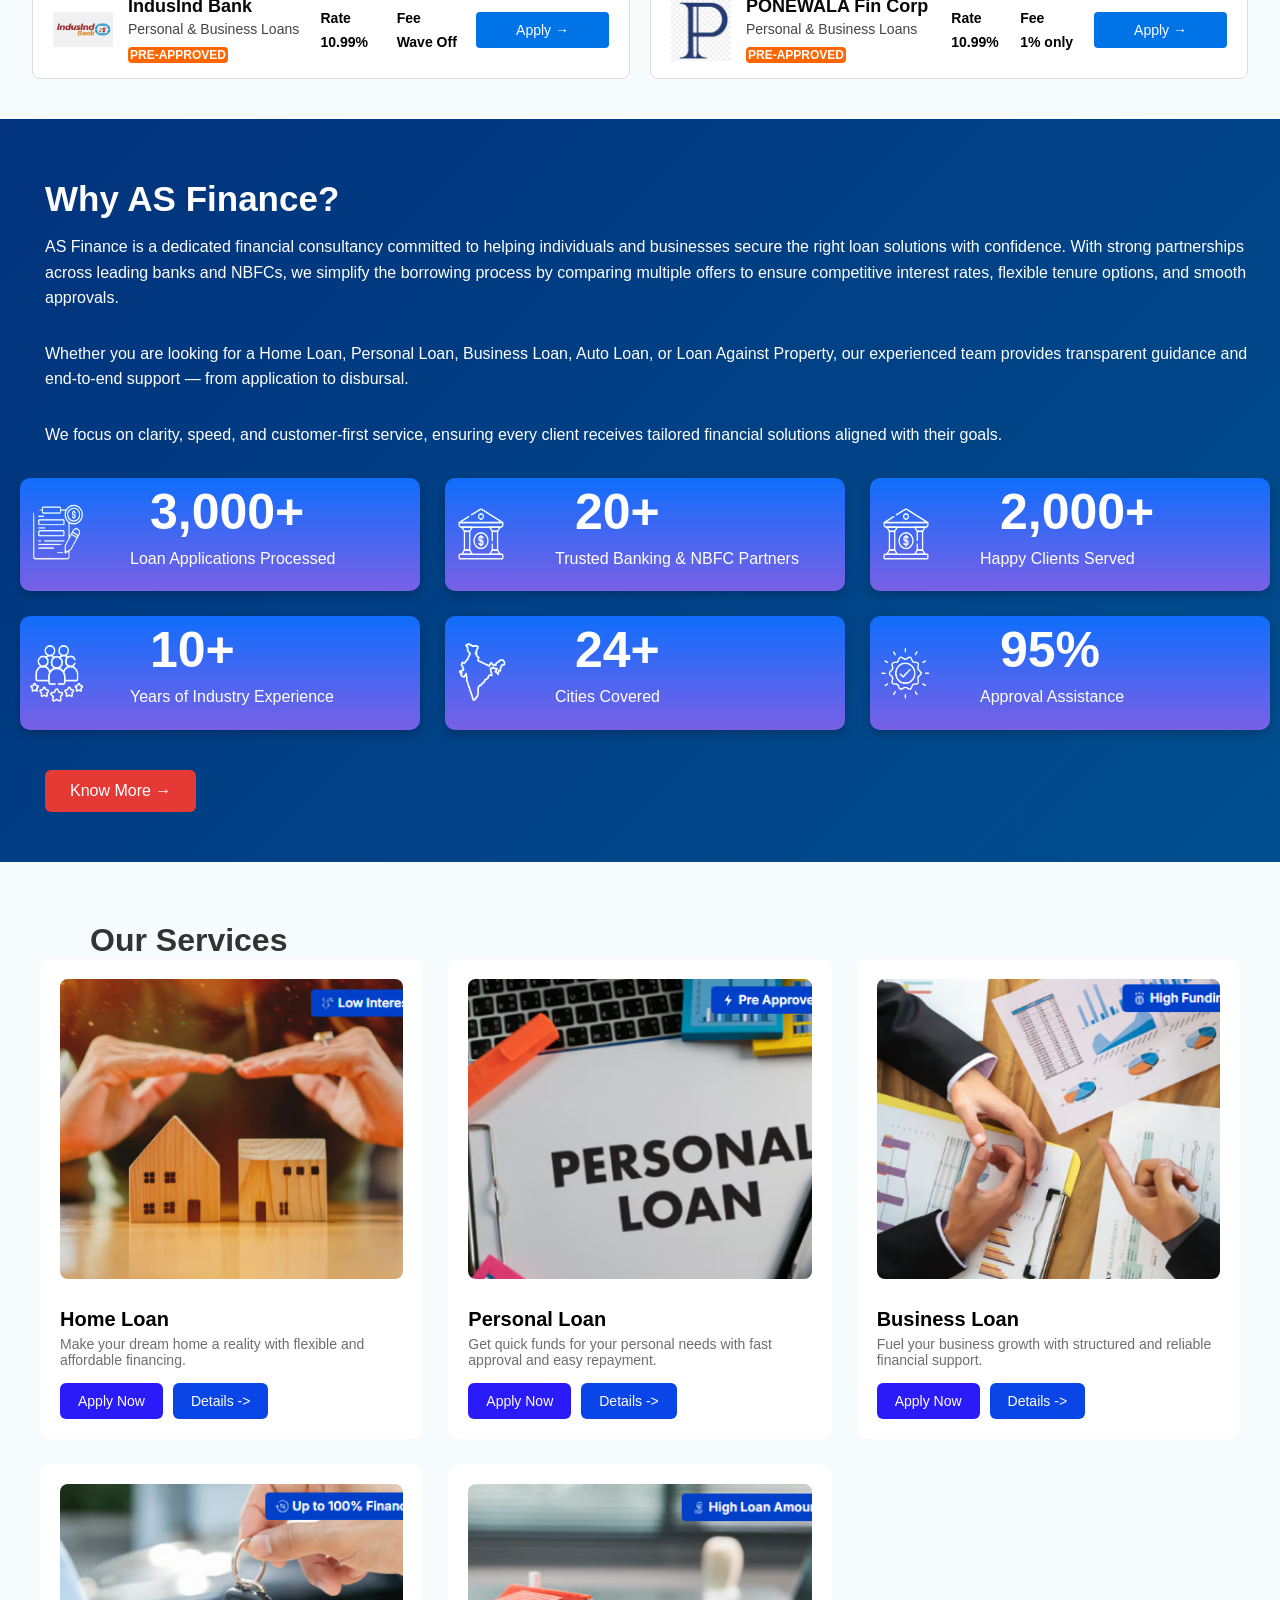
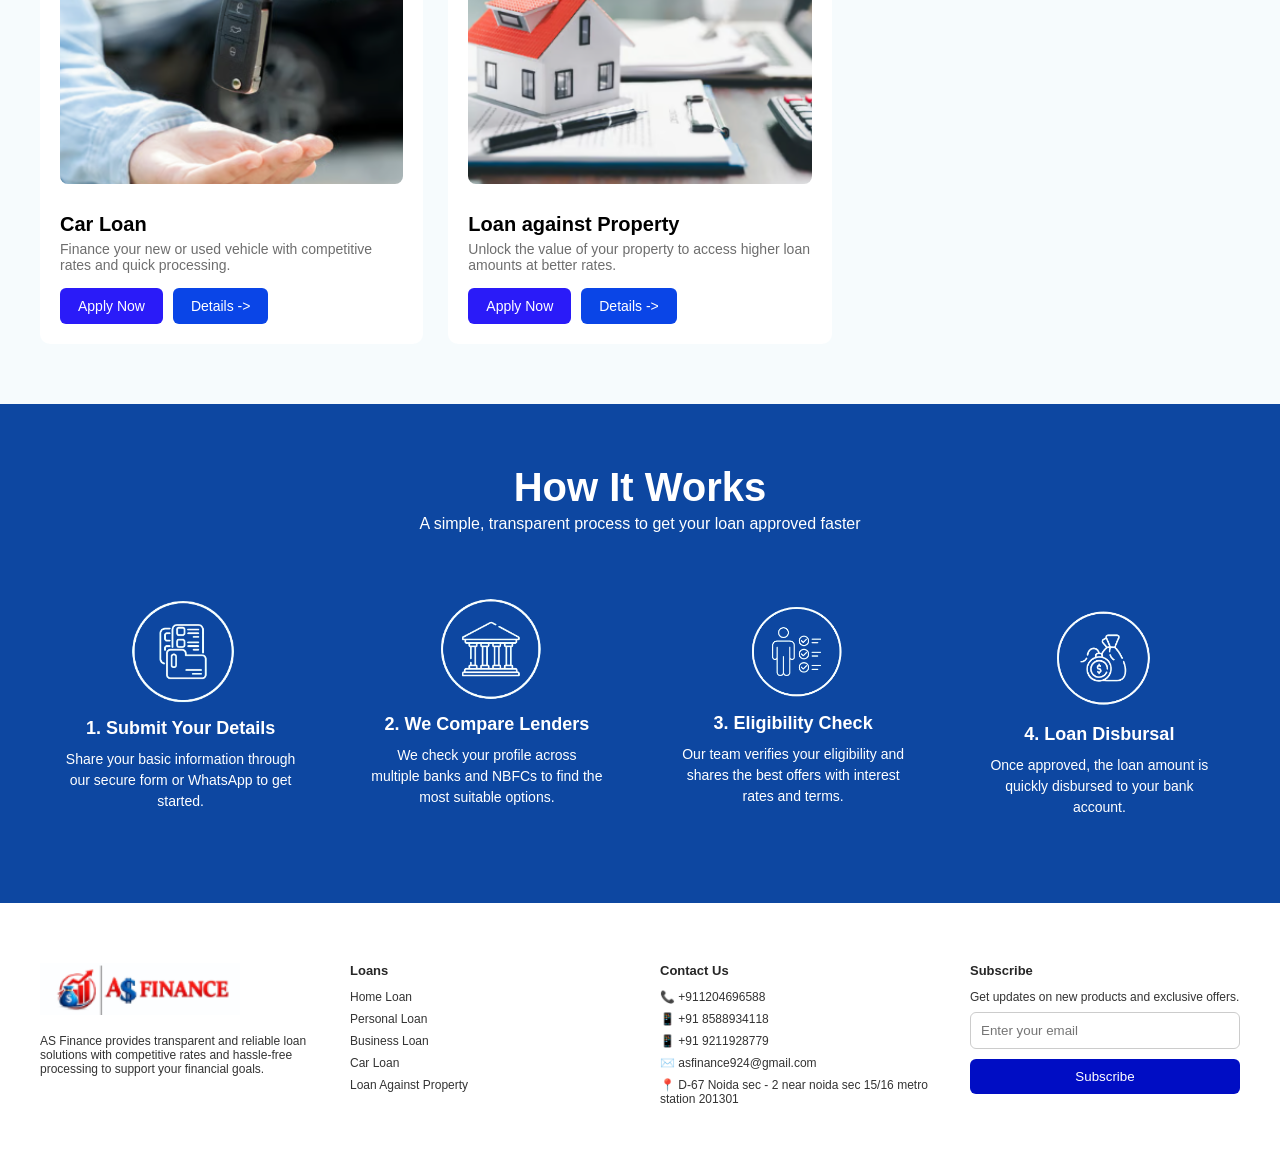
==== commit 57156081: "Update index.html" ====
--- a/index.html
+++ b/index.html
@@ -15,8 +15,8 @@
     <nav>
       <div> <img src="as.PNG" alt=""></div>
       <ul class="nav-links">
-        <li><a href="INDEX.HTML">Home</a></li>
-        <li><a href="about.html">About</a></li>
+        <li><a href="index.html">Home</a></li>
+        <li><a href="About.html">About</a></li>
         <!-- <li><a href="loan.html">Loans </a></li> -->
          <li class="dropdown">
   <a href="#" class="dropbtn">Loans <span class="arrow">▼</span></a>
@@ -446,7 +446,7 @@
 
 
     <div class="footer-col">
-      <img src="as.png" alt="AS Finance Logo" class="logo-1">
+      <img src="as.PNG" alt="AS Finance Logo" class="logo-1">
       <p>AS Finance provides transparent and reliable loan solutions with competitive rates and hassle-free processing
         to support your financial goals.</p>
 
@@ -484,4 +484,4 @@
     </div>
 
   </div>
-</section>+</section>
